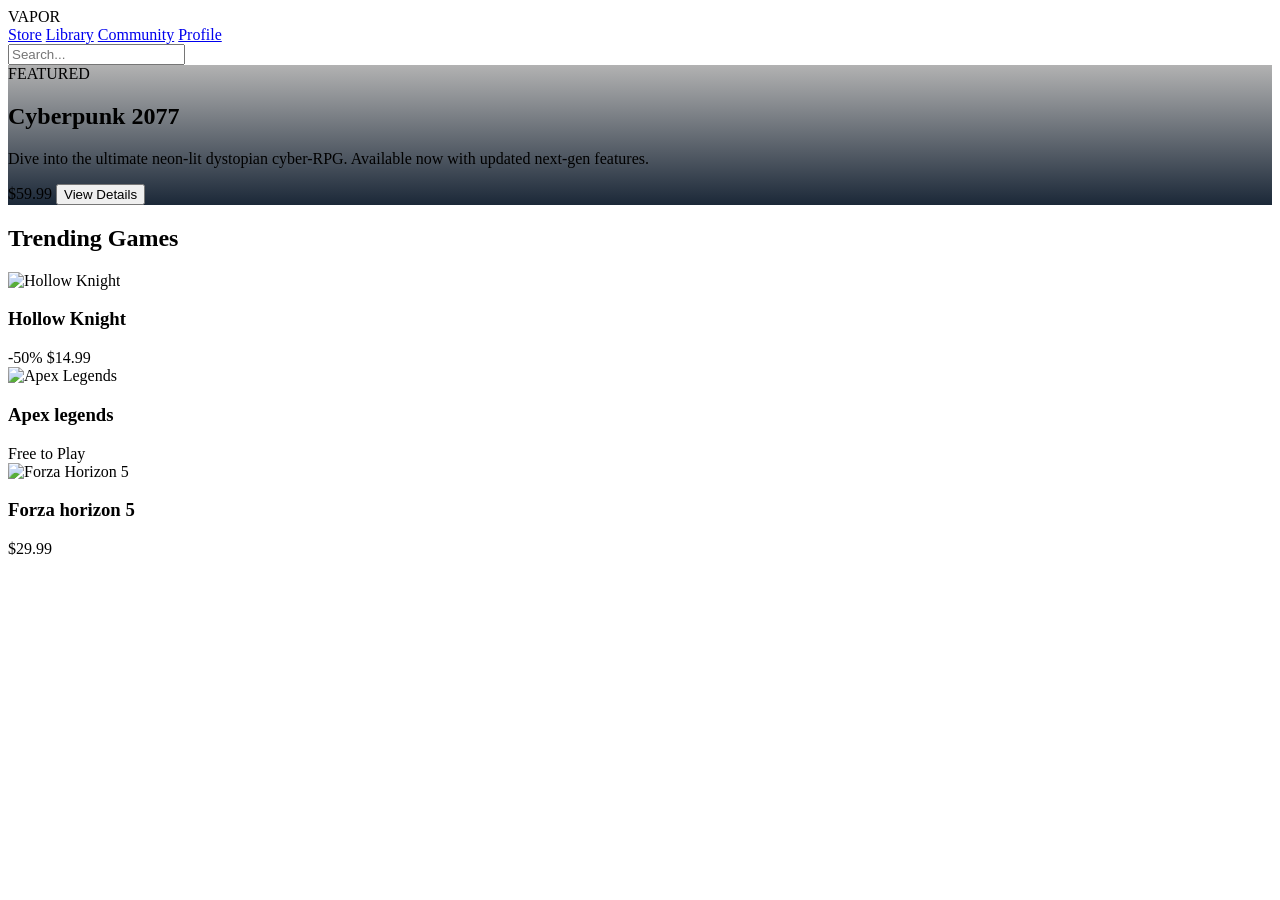
==== page-1/index.html @ dabc57d6 "Create index.html" ====
<!DOCTYPE html>
<html lang="en">
<head>
    <meta charset="UTF-8">
    <meta name="viewport" content="width=device-width, initial-scale=1.0">
    <title>Vapor Games</title>
    <link rel="stylesheet" href="style.css">
</head>
<body>
    <header>
        <div class="navbar">
            <div class="logo" onclick="window.location.href='index.html'">VAPOR</div>
            <nav>
                <a href="index.html" class="active">Store</a>
                <a href="#">Library</a>
                <a href="#">Community</a>
                <a href="#">Profile</a>
            </nav>
            <div class="search-bar">
                <input type="text" id="storeSearch" placeholder="Search..." onkeyup="searchGames()">
                <div id="searchResults" class="search-dropdown"></div>
            </div>
        </div>
    </header>
    <section class="hero-section" style="background-image: linear-gradient(rgba(0,0,0,0.3), #1b2838), url('cyberpunk 2077.jpg');" onclick="window.location.href='index2.html'">
        <div class="hero-content">
            <span class="tag">FEATURED</span>
            <h1>Cyberpunk 2077</h1>
            <p>Dive into the ultimate neon-lit dystopian cyber-RPG. Available now with updated next-gen features.</p>
            <div class="price-row">
                <span class="price">$59.99</span>
                <button class="btn-buy">View Details</button>
            </div>
        </div>
    </section>
    <main class="store-container">
        <h2>Trending Games</h2>
        <div class="game-grid">
            <div class="game-card" onclick="window.location.href='index3.html'">
                <img src="hollow knight.jpg" alt="Hollow Knight" class="card-img">
                <div class="card-info">
                    <h3>Hollow Knight</h3>
                    <div class="card-footer">
                        <span class="discount">-50%</span>
                        <span class="price">$14.99</span>
                    </div>
                </div>
            </div>
            <div class="game-card" onclick="window.location.href='index4.html'">
                <img src="apex legends.jpg" alt="Apex Legends" class="card-img">
                <div class="card-info">
                    <h3>Apex legends</h3>
                    <div class="card-footer">
                        <span class="price">Free to Play</span>
                    </div>
                </div>
            </div>
            <div class="game-card" onclick="window.location.href='index5.html'">
                <img src="forza horizons.avif" alt="Forza Horizon 5" class="card-img">
                <div class="card-info">
                    <h3>Forza horizon 5</h3>
                    <div class="card-footer">
                        <span class="price">$29.99</span>
                    </div>
                </div>
            </div>
        </div>
    </main>
    <script src="script.js"></script>
</body>
</html>
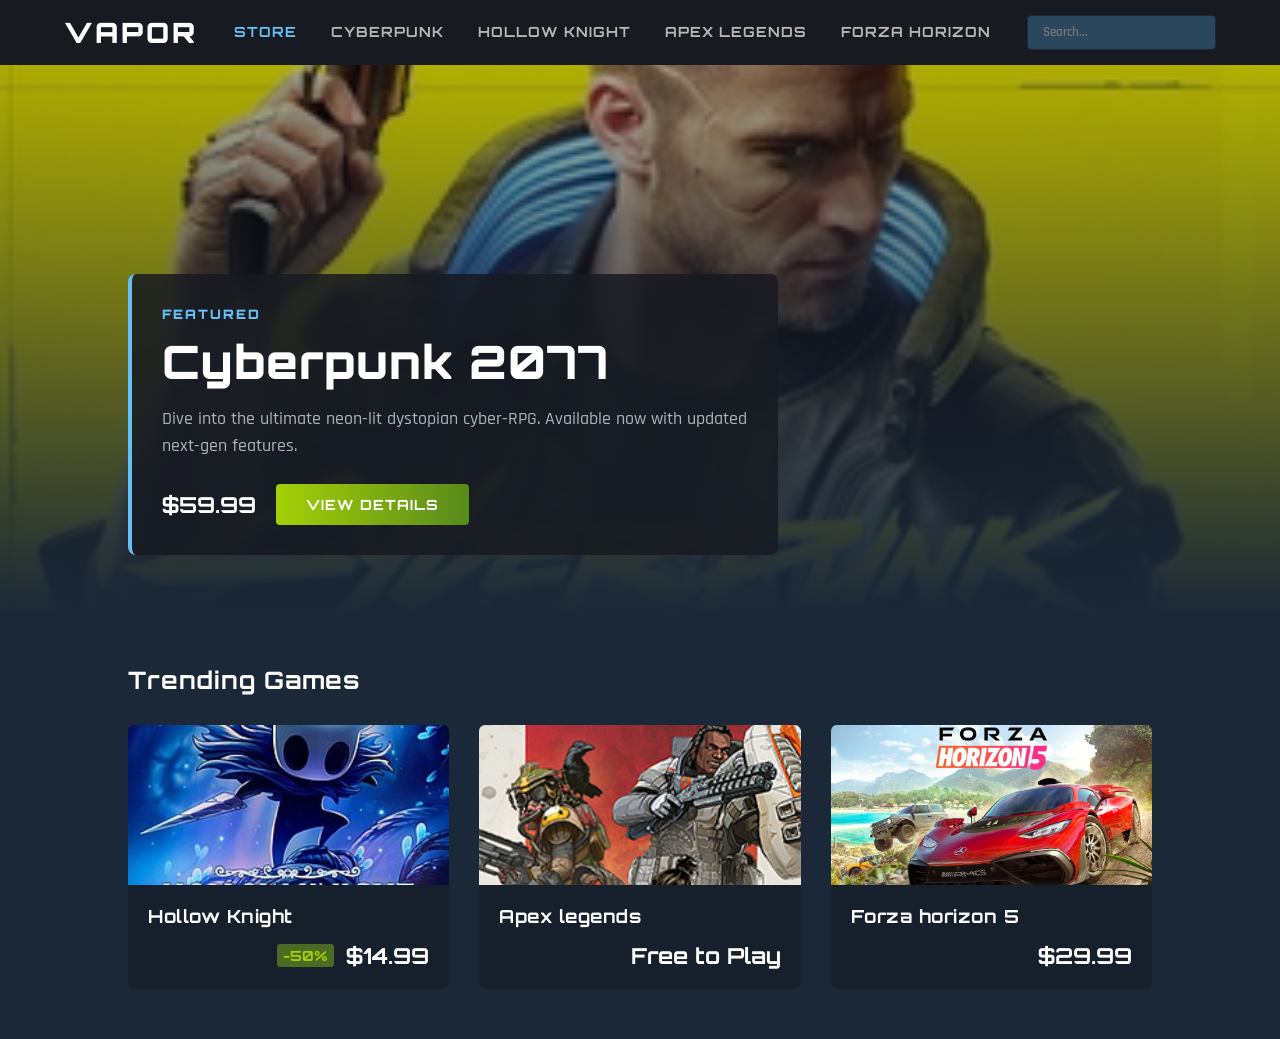
==== commit 07352d64: "Update index.html" ====
--- a/page-1/index.html
+++ b/page-1/index.html
@@ -12,9 +12,10 @@
             <div class="logo" onclick="window.location.href='index.html'">VAPOR</div>
             <nav>
                 <a href="index.html" class="active">Store</a>
-                <a href="#">Library</a>
-                <a href="#">Community</a>
-                <a href="#">Profile</a>
+                <a href="index2.html">Cyberpunk</a>
+                <a href="index3.html">Hollow Knight</a>
+                <a href="index4.html">Apex Legends</a>
+                <a href="index5.html">Forza Horizon</a>
             </nav>
             <div class="search-bar">
                 <input type="text" id="storeSearch" placeholder="Search..." onkeyup="searchGames()">
--- a/page-1/style.css
+++ b/page-1/style.css
@@ -0,0 +1,328 @@
+@import url('https://fonts.googleapis.com/css2?family=Orbitron:wght@400;700;900&family=Rajdhani:wght@500;600;700&display=swap');
+
+* {
+    margin: 0;
+    padding: 0;
+    box-sizing: border-box;
+}
+
+body {
+    background-color: #1b2838;
+    color: #c7d5e0;
+    font-family: 'Rajdhani', sans-serif;
+}
+
+header {
+    background-color: #171a21;
+    padding: 15px 5%;
+    position: sticky;
+    top: 0;
+    z-index: 100;
+}
+
+.navbar {
+    display: flex;
+    justify-content: space-between;
+    align-items: center;
+}
+
+.logo {
+    color: #fff;
+    font-family: 'Orbitron', sans-serif;
+    font-size: 28px;
+    font-weight: 900;
+    letter-spacing: 3px;
+    cursor: pointer;
+    text-transform: uppercase;
+    animation: vaporGlow 3s infinite alternate;
+}
+
+@keyframes vaporGlow {
+    0% {
+        text-shadow: 0 0 4px rgba(102, 192, 244, 0.2), 0 0 10px rgba(102, 192, 244, 0.2);
+    }
+    100% {
+        text-shadow: 0 0 8px rgba(102, 192, 244, 0.8), 0 0 20px rgba(102, 192, 244, 0.6), 0 0 30px rgba(102, 192, 244, 0.4);
+        color: #66c0f4;
+    }
+}
+
+nav a {
+    color: #b8b6b4;
+    font-family: 'Orbitron', sans-serif;
+    font-weight: 700;
+    text-decoration: none;
+    margin: 0 15px;
+    text-transform: uppercase;
+    font-size: 14px;
+    letter-spacing: 1px;
+    transition: color 0.2s ease;
+}
+
+nav a:hover, nav a.active {
+    color: #66c0f4;
+}
+
+.search-bar { 
+    position: relative; 
+}
+
+.search-bar input {
+    background-color: #2a475e;
+    border: 1px solid #1b2838;
+    padding: 8px 15px;
+    border-radius: 4px;
+    color: #fff;
+    font-family: 'Rajdhani', sans-serif;
+    font-weight: 600;
+    outline: none;
+    transition: border 0.2s ease;
+}
+
+.search-bar input:focus {
+    border-color: #66c0f4;
+}
+
+.search-dropdown {
+    position: absolute; 
+    top: 45px; 
+    left: 0; 
+    width: 100%;
+    background-color: #171a21; 
+    border: 1px solid #316282;
+    border-radius: 4px; 
+    display: none; 
+    z-index: 500;
+}
+
+.search-item { 
+    padding: 12px; 
+    color: #c7d5e0; 
+    font-weight: 600;
+    cursor: pointer; 
+}
+
+.search-item:hover { 
+    background-color: #316282; 
+    color: #fff; 
+}
+
+.hero-section {
+    background-size: cover;
+    background-position: center;
+    height: 550px;
+    display: flex;
+    align-items: flex-end;
+    padding: 0 10% 60px 10%;
+    cursor: pointer;
+}
+
+.hero-content {
+    max-width: 650px;
+    background: rgba(23, 26, 33, 0.85);
+    padding: 30px;
+    border-radius: 8px;
+    border-left: 4px solid #66c0f4;
+    backdrop-filter: blur(5px);
+}
+
+.hero-content .tag {
+    color: #66c0f4;
+    font-family: 'Orbitron', sans-serif;
+    font-size: 13px;
+    font-weight: 900;
+    letter-spacing: 2px;
+    display: inline-block;
+    margin-bottom: 5px;
+}
+
+.hero-content h1 {
+    font-family: 'Orbitron', sans-serif;
+    font-size: 46px;
+    font-weight: 900;
+    color: #fff;
+    margin: 5px 0 15px 0;
+    letter-spacing: 1px;
+}
+
+.hero-content p {
+    margin-bottom: 25px;
+    color: #acb2b8;
+    font-size: 18px;
+    line-height: 1.5;
+    font-weight: 500;
+}
+
+.price-row {
+    display: flex;
+    align-items: center;
+    gap: 20px;
+}
+
+.price {
+    font-family: 'Orbitron', sans-serif;
+    font-size: 22px;
+    font-weight: 700;
+    color: #fff;
+}
+
+.btn-buy {
+    background: linear-gradient(90deg, #a4d007, #588a1b);
+    color: #fff;
+    font-family: 'Orbitron', sans-serif;
+    font-weight: 700;
+    border: none;
+    padding: 12px 30px;
+    border-radius: 4px;
+    cursor: pointer;
+    text-transform: uppercase;
+    font-size: 14px;
+    letter-spacing: 1px;
+    transition: transform 0.2s ease, filter 0.2s ease;
+}
+
+.btn-buy:hover {
+    filter: brightness(1.1);
+    transform: translateY(-1px);
+}
+
+.store-container {
+    padding: 50px 10%;
+}
+
+.store-container h2 {
+    font-family: 'Orbitron', sans-serif;
+    margin-bottom: 30px;
+    color: #fff;
+    font-weight: 700;
+    letter-spacing: 1px;
+}
+
+.game-grid {
+    display: grid;
+    grid-template-columns: repeat(auto-fill, minmax(250px, 1fr));
+    gap: 30px;
+    align-items: stretch; 
+}
+
+.game-card {
+    background-color: #16202d;
+    border-radius: 6px;
+    overflow: hidden;
+    cursor: pointer;
+    display: flex;
+    flex-direction: column; 
+    height: 100%; 
+    transition: transform 0.2s ease, box-shadow 0.2s ease;
+}
+
+.game-card:hover {
+    transform: translateY(-4px);
+    box-shadow: 0 8px 20px rgba(0, 0, 0, 0.4);
+}
+
+.card-img {
+    width: 100%;
+    height: 160px; 
+    object-fit: cover; 
+    display: block;
+}
+
+.card-info {
+    padding: 20px;
+    display: flex;
+    flex-direction: column;
+    justify-content: space-between;
+    flex-grow: 1; 
+}
+
+.card-info h3 {
+    font-family: 'Orbitron', sans-serif;
+    font-weight: 700;
+    font-size: 18px;
+    color: #fff;
+    letter-spacing: 0.5px;
+}
+
+.card-footer {
+    display: flex;
+    justify-content: flex-end;
+    align-items: center;
+    gap: 12px;
+    margin-top: 15px;
+}
+
+.discount {
+    background-color: #4c6b22;
+    color: #a4d007;
+    font-family: 'Orbitron', sans-serif;
+    padding: 3px 6px;
+    font-weight: 700;
+    border-radius: 3px;
+    font-size: 14px;
+}
+
+.game-page-container { 
+    padding: 50px 10%; 
+}
+
+.game-page-container h1 { 
+    color: #fff; 
+    font-family: 'Orbitron', sans-serif;
+    font-weight: 900; 
+    font-size: 42px;
+    margin-bottom: 30px; 
+    letter-spacing: 1px;
+}
+
+.media-layout { 
+    display: flex; 
+    gap: 45px; 
+}
+
+.video-container { 
+    flex: 2; 
+    background-color: #000; 
+    display: flex; 
+    align-items: center; 
+    border-radius: 6px;
+    overflow: hidden;
+    box-shadow: 0 4px 15px rgba(0,0,0,0.5);
+}
+
+.video-container video { 
+    width: 100%; 
+    height: auto; 
+    display: block; 
+}
+
+.side-panel { 
+    flex: 1; 
+    display: flex; 
+    flex-direction: column; 
+    gap: 20px; 
+}
+
+.side-panel img { 
+    width: 100%; 
+    height: auto; 
+    object-fit: cover; 
+    border-radius: 6px; 
+    box-shadow: 0 4px 15px rgba(0,0,0,0.3);
+}
+
+.side-panel p { 
+    color: #acb2b8; 
+    line-height: 1.6; 
+    font-size: 17px;
+    font-weight: 500;
+}
+
+.purchase-box { 
+    background-color: #16202d; 
+    padding: 25px; 
+    border-radius: 6px; 
+    display: flex; 
+    justify-content: space-between; 
+    align-items: center; 
+}
